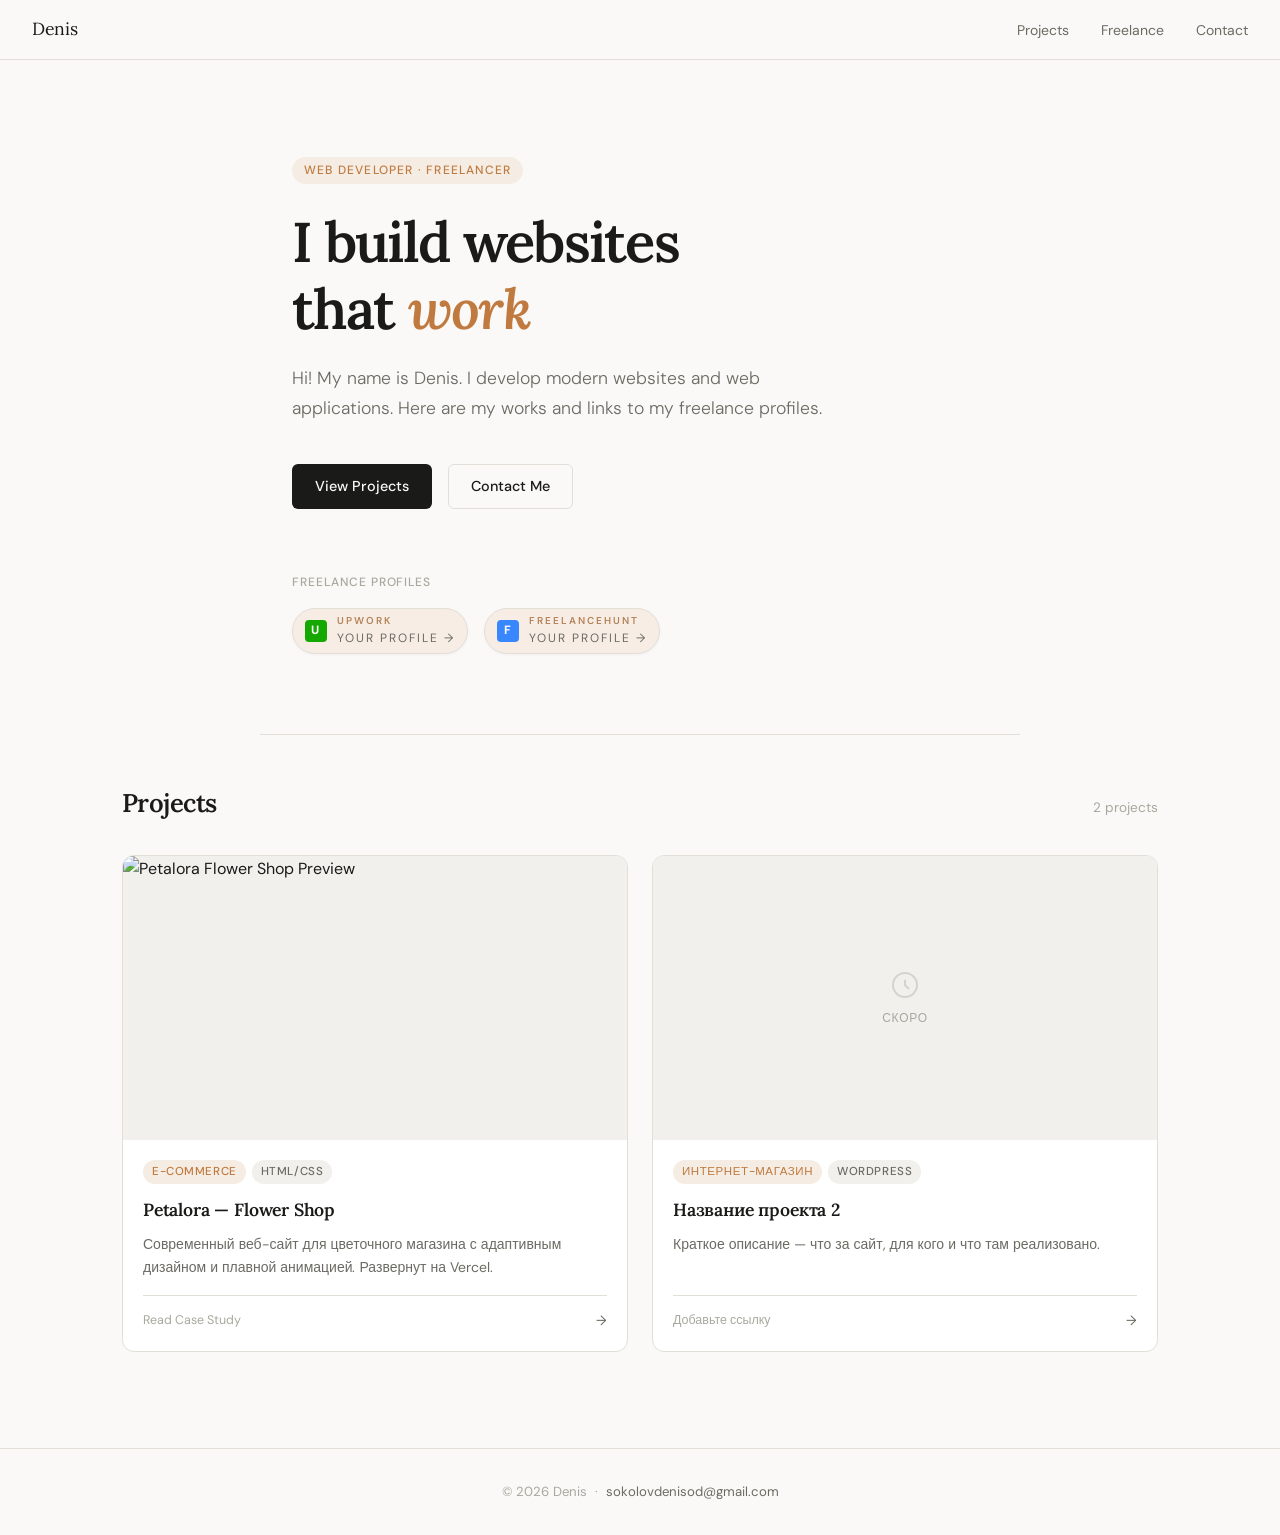
==== index.html @ 5156859f "Add files via upload" ====
<!DOCTYPE html>
<html lang="en">
<head>
  <meta charset="UTF-8">
  <meta name="viewport" content="width=device-width, initial-scale=1.0">
  <title>Portfolio — Denis Sokolov</title>
  
  <link rel="preconnect" href="https://fonts.googleapis.com">
  <link href="https://fonts.googleapis.com/css2?family=Lora:ital,wght@0,400;0,600;1,400&family=DM+Sans:wght@300;400;500&display=swap" rel="stylesheet">
  
  <link rel="stylesheet" href="style.css">
</head>
<body>

  <nav>
    <a class="nav-logo" href="#">Denis</a>
    <ul class="nav-links">
      <li><a href="#projects">Projects</a></li>
      <li><a href="#platforms">Freelance</a></li>
      <li><a href="connection.html">Contact</a></li>
    </ul>
  </nav>

  <section class="hero">
    <span class="hero-tag">Web Developer · Freelancer</span>
    <h1>I build websites<br>that <em>work</em></h1>
    <p>Hi! My name is Denis. I develop modern websites and web applications. Here are my works and links to my freelance profiles.</p>
    <div class="hero-actions">
      <a class="btn btn-primary" href="#projects">View Projects</a>
      <a class="btn btn-outline" href="mailto:sokolovdenisod@gmail.com">Contact Me</a>
    </div>
  </section>

  <section id="platforms" class="platforms">
    <p class="platforms-label">Freelance Profiles</p>
    <div class="badges">

      <a class="badge" href="#" target="_blank" rel="noopener">
        <span class="badge-icon upwork">U</span>
        <div>
          <div>Upwork</div>
          <div class="badge-sub">Your profile →</div>
        </div>
      </a>

      <a class="badge" href="#" target="_blank" rel="noopener">
        <span class="badge-icon freelancehunt">F</span>
        <div>
          <div>Freelancehunt</div>
          <div class="badge-sub">Your profile →</div>
        </div>
      </a>

      </div>
  </section>

  <div class="section-divider"></div>

  <div class="section-header" id="projects">
    <h2 class="section-title">Projects</h2>
    <span class="section-count">2 projects</span>
  </div>

  <div class="projects-grid">

    <a class="card" href="project-petalora.html">
  <div class="card-thumb">
    <img src="images/petalora-preview.jpg" alt="Petalora Flower Shop Preview" style="width: 100%; height: 100%; object-fit: cover;">
  </div>
  <div class="card-body">
    <div class="card-tags">
      <span class="tag">E-commerce</span>
      <span class="tag gray">HTML/CSS</span>
    </div>
    <div class="card-title">Petalora — Flower Shop</div>
    <div class="card-desc">Современный веб-сайт для цветочного магазина с адаптивным дизайном и плавной анимацией. Развернут на Vercel.</div>
    <div class="card-footer">
      <span class="card-source">Read Case Study</span>
      <span class="card-arrow">→</span>
    </div>
  </div>
</a>

    <a class="card" href="#" target="_blank">
      <div class="card-thumb">
        <div class="card-thumb-placeholder">
          <svg width="32" height="32" viewBox="0 0 24 24" fill="none" stroke="currentColor" stroke-width="1.5">
            <circle cx="12" cy="12" r="9"/><path d="M12 8v4l3 3"/>
          </svg>
          <span>Скоро</span>
        </div>
      </div>
      <div class="card-body">
        <div class="card-tags">
          <span class="tag">Интернет-магазин</span>
          <span class="tag gray">WordPress</span>
        </div>
        <div class="card-title">Название проекта 2</div>
        <div class="card-desc">Краткое описание — что за сайт, для кого и что там реализовано.</div>
        <div class="card-footer">
          <span class="card-source">Добавьте ссылку</span>
          <span class="card-arrow">→</span>
        </div>
      </div>
    </a>


  

    </div>

  <footer>
    <p>© 2026 Denis &nbsp;·&nbsp; <a href="mailto:sokolovdenisod@gmail.com">sokolovdenisod@gmail.com</a></p>
  </footer>
  <script src="script.js"></script>

</body>
</html>
---- style.css ----
*, *::before, *::after { box-sizing: border-box; margin: 0; padding: 0; }

:root {
  --ink: #1a1a18;
  --ink-muted: #6b6b63;
  --ink-faint: #a8a89e;
  --bg: #faf9f7;
  --surface: #f2f0ec;
  --border: #e2dfd8;
  --accent: #c07a3f;
  --accent-light: #f5ede3;
}

body {
  font-family: 'DM Sans', sans-serif;
  background: var(--bg);
  color: var(--ink);
  font-size: 16px;
  line-height: 1.6;
  min-height: 100vh;
}

/* ── NAV ── */
nav {
  position: sticky;
  top: 0;
  z-index: 10;
  background: rgba(250,249,247,0.9);
  backdrop-filter: blur(12px);
  border-bottom: 1px solid var(--border);
  padding: 0 2rem;
  display: flex;
  align-items: center;
  justify-content: space-between;
  height: 60px;
}
.nav-logo {
  font-family: 'Lora', serif;
  font-size: 1.1rem;
  color: var(--ink);
  text-decoration: none;
  letter-spacing: -0.02em;
}
.nav-links {
  display: flex;
  gap: 2rem;
  list-style: none;
}
.nav-links a {
  font-size: 0.875rem;
  color: var(--ink-muted);
  text-decoration: none;
  transition: color .2s;
  font-weight: 400;
}
.nav-links a:hover { color: var(--ink); }

/* ── HERO ── */
.hero {
  max-width: 760px;
  margin: 0 auto;
  padding: 6rem 2rem 4rem;
}
.hero-tag {
  display: inline-block;
  font-size: 0.75rem;
  font-weight: 500;
  letter-spacing: 0.1em;
  text-transform: uppercase;
  color: var(--accent);
  background: var(--accent-light);
  padding: 4px 12px;
  border-radius: 20px;
  margin-bottom: 1.5rem;
}
.hero h1 {
  font-family: 'Lora', serif;
  font-size: clamp(2.2rem, 5vw, 3.5rem);
  font-weight: 600;
  line-height: 1.2;
  letter-spacing: -0.03em;
  color: var(--ink);
  margin-bottom: 1.25rem;
}
.hero h1 em {
  font-style: italic;
  color: var(--accent);
}
.hero p {
  font-size: 1.1rem;
  color: var(--ink-muted);
  font-weight: 300;
  max-width: 540px;
  line-height: 1.75;
  margin-bottom: 2.5rem;
}
.hero-actions {
  display: flex;
  gap: 1rem;
  flex-wrap: wrap;
}
.btn {
  display: inline-flex;
  align-items: center;
  gap: 8px;
  padding: 10px 22px;
  border-radius: 6px;
  font-size: 0.9rem;
  font-weight: 500;
  text-decoration: none;
  transition: all .2s;
  border: 1px solid transparent;
  cursor: pointer;
}
.btn-primary {
  background: var(--ink);
  color: var(--bg);
}
.btn-primary:hover { background: #333; }
.btn-outline {
  background: transparent;
  color: var(--ink);
  border-color: var(--border);
}
.btn-outline:hover { background: var(--surface); border-color: var(--ink-muted); }

/* ── PLATFORM BADGES ── */
.platforms {
  max-width: 760px;
  margin: 0 auto 5rem;
  padding: 0 2rem;
}
.platforms-label {
  font-size: 0.75rem;
  font-weight: 500;
  letter-spacing: 0.08em;
  text-transform: uppercase;
  color: var(--ink-faint);
  margin-bottom: 1rem;
}
.badges {
  display: flex;
  gap: 1rem;
  flex-wrap: wrap;
}
.badge {
  display: inline-flex;
  align-items: center;
  gap: 10px;
  padding: 10px 18px;
  background: white;
  border: 1px solid var(--border);
  border-radius: 8px;
  text-decoration: none;
  color: var(--ink);
  font-size: 0.9rem;
  font-weight: 500;
  transition: all .2s;
  box-shadow: 0 1px 3px rgba(0,0,0,0.04);
}
.badge:hover {
  border-color: var(--ink-muted);
  transform: translateY(-1px);
  box-shadow: 0 4px 12px rgba(0,0,0,0.08);
}
.badge-icon {
  width: 22px;
  height: 22px;
  border-radius: 4px;
  display: flex;
  align-items: center;
  justify-content: center;
  font-size: 12px;
  font-weight: 700;
  color: white;
  flex-shrink: 0;
}
.badge-icon.upwork { background: #14a800; }
.badge-icon.freelancehunt { background: #3887fe; }
.badge-icon.kwork { background: #7b5ea7; }
.badge-icon.fl { background: #f06838; }
.badge-sub { font-size: 0.75rem; color: var(--ink-muted); font-weight: 400; }

/* ── DIVIDER ── */
.section-divider {
  max-width: 760px;
  margin: 0 auto;
  padding: 0 2rem;
  border-top: 1px solid var(--border);
  margin-bottom: 3rem;
}
.section-header {
  max-width: 1100px;
  margin: 0 auto;
  padding: 0 2rem 2rem;
  display: flex;
  align-items: baseline;
  justify-content: space-between;
  flex-wrap: wrap;
  gap: 1rem;
}
.section-title {
  font-family: 'Lora', serif;
  font-size: 1.6rem;
  font-weight: 600;
  letter-spacing: -0.02em;
  color: var(--ink);
}
.section-count {
  font-size: 0.85rem;
  color: var(--ink-faint);
}

/* ── PROJECT GRID ── */
.projects-grid {
  max-width: 1100px;
  margin: 0 auto;
  padding: 0 2rem 6rem;
  display: grid;
  grid-template-columns: repeat(auto-fit, minmax(300px, 1fr));
  gap: 1.5rem;
}

/* ── PROJECT CARD ── */
.card {
  background: white;
  border: 1px solid var(--border);
  border-radius: 12px;
  overflow: hidden;
  transition: all .25s;
  text-decoration: none;
  color: inherit;
  display: flex;
  flex-direction: column;
}
.card:hover {
  border-color: var(--ink-muted);
  transform: translateY(-3px);
  box-shadow: 0 8px 24px rgba(0,0,0,0.08);
}
.card-thumb {
  width: 100%;
  aspect-ratio: 16/9;
  background: var(--surface);
  position: relative;
  overflow: hidden;
  display: flex;
  align-items: center;
  justify-content: center;
}
.card-thumb img {
  width: 100%;
  height: 100%;
  object-fit: cover;
  display: block;
}
.card-thumb-placeholder {
  display: flex;
  flex-direction: column;
  align-items: center;
  gap: 8px;
  color: var(--ink-faint);
}
.card-thumb-placeholder svg { opacity: 0.4; }
.card-thumb-placeholder span {
  font-size: 0.75rem;
  letter-spacing: 0.06em;
  text-transform: uppercase;
}
.card-body {
  padding: 1.25rem;
  flex: 1;
  display: flex;
  flex-direction: column;
}
.card-tags {
  display: flex;
  gap: 6px;
  flex-wrap: wrap;
  margin-bottom: 0.75rem;
}
.tag {
  font-size: 0.72rem;
  font-weight: 500;
  letter-spacing: 0.05em;
  text-transform: uppercase;
  padding: 3px 9px;
  border-radius: 20px;
  background: var(--accent-light);
  color: var(--accent);
}
.tag.gray {
  background: var(--surface);
  color: var(--ink-muted);
}
.card-title {
  font-family: 'Lora', serif;
  font-size: 1.1rem;
  font-weight: 600;
  letter-spacing: -0.01em;
  color: var(--ink);
  margin-bottom: 0.5rem;
}
.card-desc {
  font-size: 0.875rem;
  color: var(--ink-muted);
  line-height: 1.65;
  flex: 1;
  margin-bottom: 1rem;
}
.card-footer {
  display: flex;
  align-items: center;
  justify-content: space-between;
  border-top: 1px solid var(--border);
  padding-top: 0.875rem;
  margin-top: auto;
}
.card-source {
  font-size: 0.78rem;
  color: var(--ink-faint);
}
.card-arrow {
  color: var(--ink-muted);
  font-size: 0.85rem;
  transition: transform .2s;
}
.card:hover .card-arrow { transform: translateX(3px); }

/* ── FOOTER ── */
footer {
  border-top: 1px solid var(--border);
  padding: 2rem;
  text-align: center;
  font-size: 0.825rem;
  color: var(--ink-faint);
}
footer a { color: var(--ink-muted); text-decoration: none; }
footer a:hover { color: var(--ink); }

@media (max-width: 600px) {
  .hero { padding: 3.5rem 1.25rem 3rem; }
  .platforms, .section-header, .projects-grid, .section-divider { padding-left: 1.25rem; padding-right: 1.25rem; }
  nav { padding: 0 1.25rem; }
  .nav-links { display: none; }
  .projects-grid { grid-template-columns: 1fr; }
}
/* Специфичные стили для страницы контактов */
.contact-page {
    padding: 80px 0;
}

.hero-mini {
    text-align: center;
    margin-bottom: 80px;
}

.badge {
    font-size: 10px;
    letter-spacing: 2px;
    text-transform: uppercase;
    color: #b5835a;
    background: #f7ede5;
    padding: 4px 12px;
    border-radius: 100px;
    font-weight: 600;
}

.hero-mini h1 {
    font-family: 'Playfair Display', serif;
    font-size: 48px;
    margin: 20px 0;
}

.italic-text {
    font-style: italic;
    color: #c0814d;
}

.contact-grid {
    display: grid;
    grid-template-columns: 1fr 2fr;
    gap: 60px;
}

.info-block {
    margin-bottom: 40px;
}

.info-block h3 {
    font-size: 12px;
    letter-spacing: 1px;
    color: #999;
    margin-bottom: 10px;
}

.contact-link {
    font-size: 18px;
    color: #222;
    border-bottom: 1px solid #ddd;
    transition: 0.3s;
}

.contact-link:hover {
    color: #c0814d;
    border-color: #c0814d;
}

.social-links a {
    display: block;
    margin-bottom: 8px;
    font-size: 16px;
    color: #555;
}

/* Стили формы */
.contact-form-container {
    background: white;
    padding: 40px;
    border-radius: 16px;
    border: 1px solid #eee;
}

.form-row {
    display: grid;
    grid-template-columns: 1fr 1fr;
    gap: 20px;
    margin-bottom: 20px;
}

.input-field {
    display: flex;
    flex-direction: column;
    margin-bottom: 20px;
}

.input-field label {
    font-size: 13px;
    font-weight: 500;
    margin-bottom: 8px;
    color: #666;
}

.input-field input, .input-field textarea {
    padding: 14px;
    border: 1px solid #e0e0e0;
    border-radius: 8px;
    font-family: 'Inter', sans-serif;
    background: #fafafa;
    transition: 0.3s;
}

.input-field input:focus, .input-field textarea:focus {
    outline: none;
    border-color: #c0814d;
    background: white;
}

.submit-btn {
    width: 100%;
    padding: 16px;
    background: #1a1a1a;
    color: white;
    border: none;
    border-radius: 8px;
    font-size: 14px;
    font-weight: 500;
    cursor: pointer;
    transition: 0.3s;
}

.submit-btn:hover {
    background: #333;
}

#form-status {
    margin-top: 15px;
    font-size: 14px;
    text-align: center;
}

@media (max-width: 768px) {
    .contact-grid { grid-template-columns: 1fr; }
    .form-row { grid-template-columns: 1fr; }
}
/* --- PROJECT DETAILS PAGE --- */
.project-details {
  max-width: 800px;
  margin: 0 auto;
  padding: 4rem 20px;
}

.project-header {
  text-align: center;
  margin-bottom: 3rem;
}

.project-header h1 {
  font-family: 'Lora', serif;
  font-size: 3rem;
  margin-bottom: 0.5rem;
}

.project-subtitle {
  font-size: 1.2rem;
  color: #666;
  margin-bottom: 2rem;
}

.project-links {
  display: flex;
  gap: 1rem;
  justify-content: center;
}

.project-hero-image {
  width: 100%;
  border-radius: 12px;
  overflow: hidden;
  margin-bottom: 4rem;
  box-shadow: 0 10px 30px rgba(0,0,0,0.1);
  background-color: #f5f5f5;
  min-height: 400px;
}

.project-hero-image img {
  width: 100%;
  display: block;
}

.project-section {
  margin-bottom: 3rem;
}

.project-section h2 {
  font-family: 'Lora', serif;
  font-size: 1.8rem;
  margin-bottom: 1rem;
  border-bottom: 1px solid #eaeaea;
  padding-bottom: 0.5rem;
}

.project-section p {
  line-height: 1.7;
  color: #333;
}

.tech-list {
  list-style-type: none;
  padding: 0;
}

.tech-list li {
  margin-bottom: 0.8rem;
  padding-left: 1.5rem;
  position: relative;
  line-height: 1.6;
}

.tech-list li::before {
  content: '→';
  position: absolute;
  left: 0;
  color: #555;
}
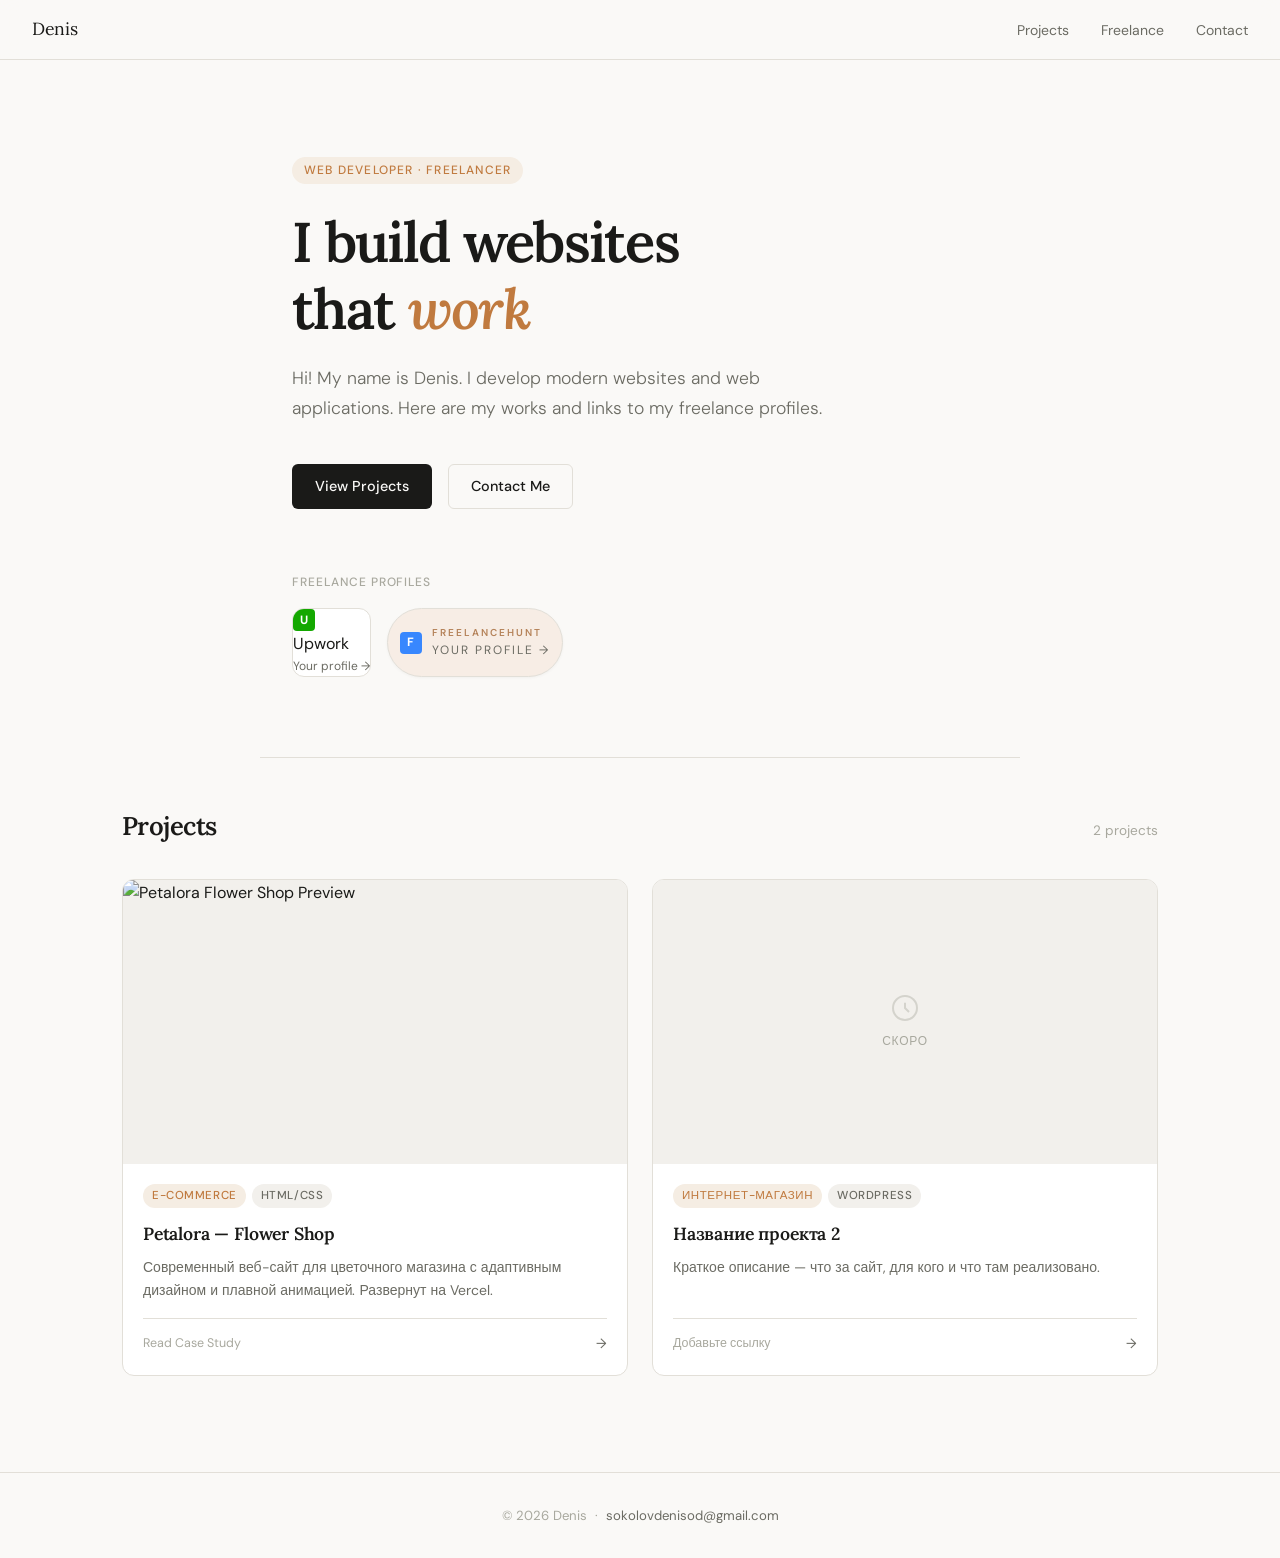
==== commit be3072e6: "Add files via upload" ====
--- a/index.html
+++ b/index.html
@@ -35,7 +35,7 @@
     <p class="platforms-label">Freelance Profiles</p>
     <div class="badges">
 
-      <a class="badge" href="#" target="_blank" rel="noopener">
+      <a class="card" href="project.html?id=petalora">
         <span class="badge-icon upwork">U</span>
         <div>
           <div>Upwork</div>
@@ -63,9 +63,9 @@
 
   <div class="projects-grid">
 
-    <a class="card" href="project-petalora.html">
+    <a class="card" href="project.html?id=petalora">
   <div class="card-thumb">
-    <img src="images/petalora-preview.jpg" alt="Petalora Flower Shop Preview" style="width: 100%; height: 100%; object-fit: cover;">
+    <img src="images/Main.Flore.jpg" alt="Petalora Flower Shop Preview" style="width: 100%; height: 100%; object-fit: cover;">
   </div>
   <div class="card-body">
     <div class="card-tags">
